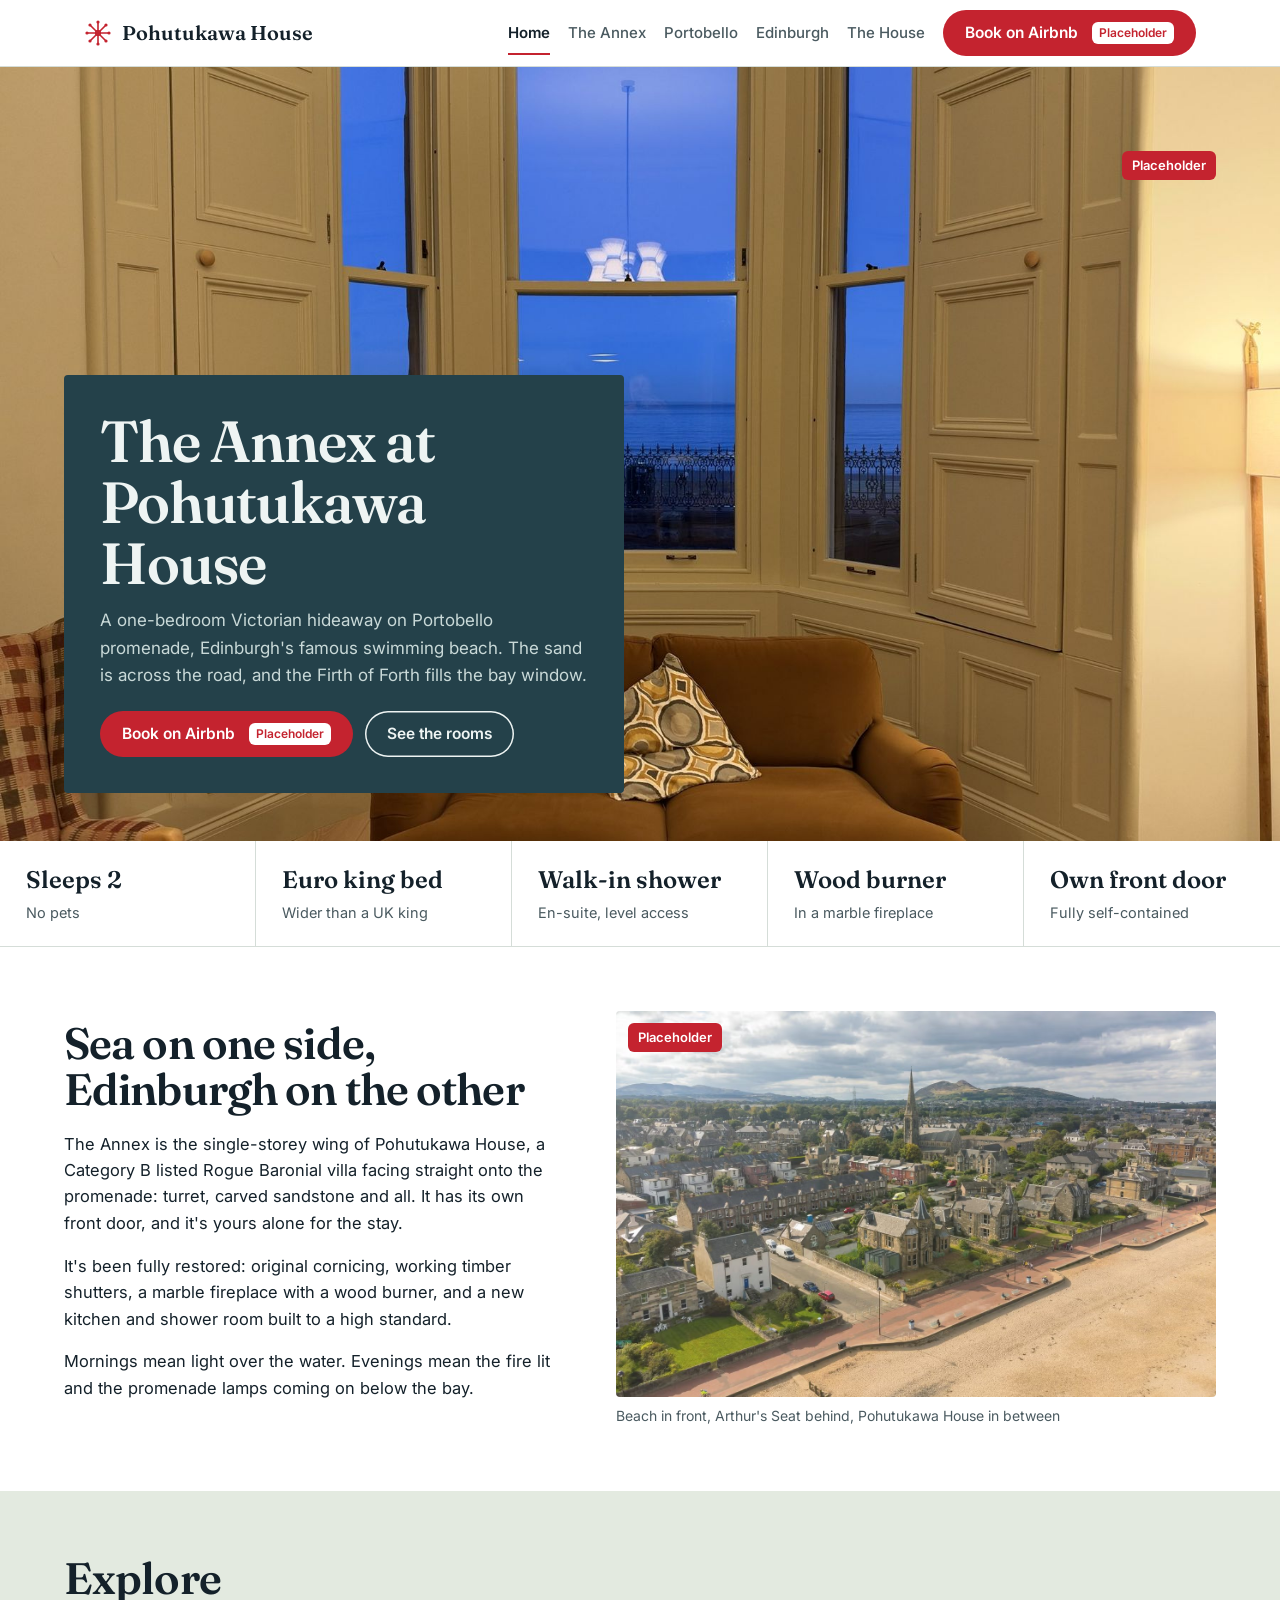
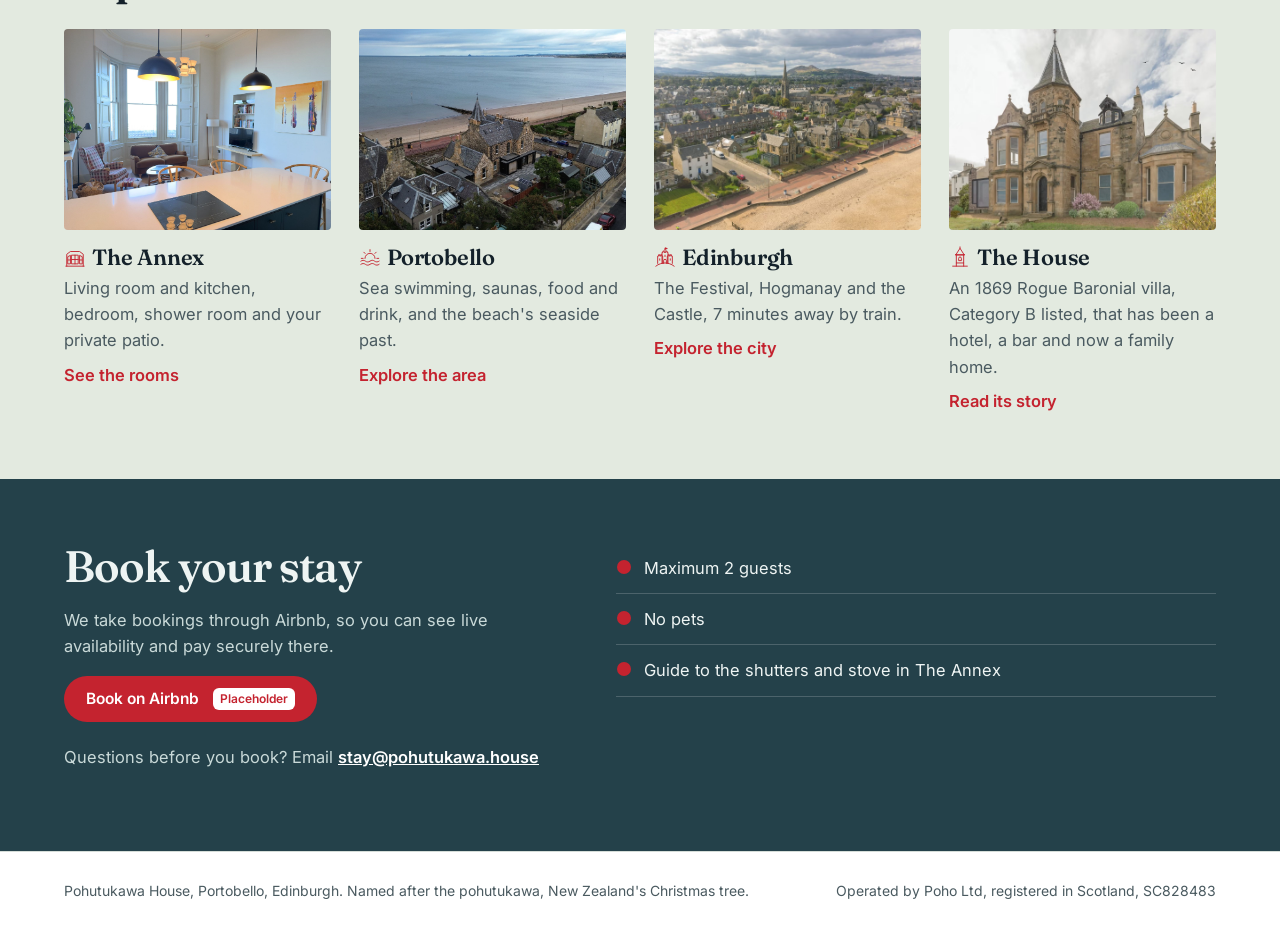
==== index.html @ 15694c5f "v35: Sea-swimming line in Porty header" ====
<!DOCTYPE html>
<html lang="en-GB">
<head>
<meta charset="utf-8">
<meta name="site-version" content="v35">
<meta name="viewport" content="width=device-width,initial-scale=1">
<title>Pohutukawa House Annex</title>
<meta name="description" content="A one-bedroom annex in a Category B listed Rogue Baronial villa (1869) on Portobello promenade, Edinburgh's famous sea-swimming beach. Sea views over the Firth of Forth, wood burner, sauna 100 m away. Sleeps 2.">
<link rel="preconnect" href="https://fonts.googleapis.com">
<link rel="preconnect" href="https://fonts.gstatic.com" crossorigin>
<link href="https://fonts.googleapis.com/css2?family=Fraunces:opsz,wght@9..144,400;9..144,600&family=Inter:wght@400;500;600&display=swap" rel="stylesheet">
<link rel="stylesheet" href="site.css?v=35">
</head>
<body>

<header class="top"><div class="wrap">
  <a class="brand" href="index.html" aria-label="Pohutukawa House, home">
    <svg width="28" height="28" viewBox="0 0 28 28" aria-hidden="true"><g fill="#c4232f"><circle cx="14" cy="14" r="3.2"/></g><g stroke="#c4232f" stroke-width="1.6" stroke-linecap="round"><path d="M14 10.5V3M14 17.5V25M10.5 14H3M17.5 14H25M11.5 11.5L6 6M16.5 16.5L22 22M16.5 11.5L22 6M11.5 16.5L6 22"/></g><g fill="#c4232f"><circle cx="14" cy="3" r="1.6"/><circle cx="14" cy="25" r="1.6"/><circle cx="3" cy="14" r="1.6"/><circle cx="25" cy="14" r="1.6"/><circle cx="6" cy="6" r="1.6"/><circle cx="22" cy="22" r="1.6"/><circle cx="22" cy="6" r="1.6"/><circle cx="6" cy="22" r="1.6"/></g></svg>
    Pohutukawa House
  </a>
  <nav class="nav" aria-label="Pages"><a href="index.html" aria-current="page">Home</a><a href="annex.html">The Annex</a><a href="portobello.html">Portobello</a><a href="edinburgh.html">Edinburgh</a><a href="house.html">The House</a></nav>
  <a class="btn airbnb" href="#book">Book on Airbnb</a>
</div></header>

<main id="top">
<section class="hero" aria-label="The view from the living room">
  <img src="images/hero-bay-bluehour.jpg?v=35" alt="The living room bay window at blue hour, looking over the promenade railings to the Firth of Forth" fetchpriority="high">
  <div class="slab">
    <h1>The Annex at Pohutukawa House</h1>
    <p>A one-bedroom Victorian hideaway on Portobello promenade, Edinburgh's famous swimming beach. The sand is across the road, and the Firth of Forth fills the bay window.</p>
    <div class="btns"><a class="btn airbnb" href="#book">Book on Airbnb</a><a class="btn ghost" href="annex.html">See the rooms</a></div>
  </div>
</section>

<div class="facts" role="list">
  <div role="listitem"><b>Sleeps 2</b><span>No pets</span></div>
  <div role="listitem"><b>Euro king bed</b><span>Wider than a UK king</span></div>
  <div role="listitem"><b>Walk-in shower</b><span>En-suite, level access</span></div>
  <div role="listitem"><b>Wood burner</b><span>In a marble fireplace</span></div>
  <div role="listitem"><b>Own front door</b><span>Fully self-contained</span></div>
</div>

<section class="band" id="stay"><div class="wrap split">
  <div class="txt">
    <h2>Sea on one side, Edinburgh on the other</h2>
    <p>The Annex is the single-storey wing of Pohutukawa House, a Category B listed Rogue Baronial villa facing straight onto the promenade: turret, carved sandstone and all. It has its own front door, and it's yours alone for the stay.</p>
    <p>It's been fully restored: original cornicing, working timber shutters, a marble fireplace with a wood burner, and a new kitchen and shower room built to a high standard.</p>
    <p>Mornings mean light over the water. Evenings mean the fire lit and the promenade lamps coming on below the bay.</p>
  </div>
  <div data-photo="city"></div>
</div></section>

<section class="band sage"><div class="wrap">
  <h2>Explore</h2>
  <div class="tiles">
    <a class="tile" href="annex.html"><div class="frame"><img loading="lazy" src="images/living-bay.jpg?v=35" alt="The living room bay window with sofa and wingback chair"></div><h3 data-icon="bay">The Annex</h3><p>Living room and kitchen, bedroom, shower room and your private patio.</p><span>See the rooms</span></a>
    <a class="tile" href="portobello.html"><div class="frame"><img loading="lazy" src="images/aerial-beach.jpg?v=35" alt="Aerial view of Portobello beach and promenade"></div><h3 data-icon="sea">Portobello</h3><p>Sea swimming, saunas, food and drink, and the beach's seaside past.</p><span>Explore the area</span></a>
    <a class="tile" href="edinburgh.html"><div class="frame"><img loading="lazy" src="images/aerial-city.jpg?v=35" alt="Aerial view from Portobello towards Arthur's Seat and Edinburgh"></div><h3 data-icon="castle">Edinburgh</h3><p>The Festival, Hogmanay and the Castle, 7 minutes away by train.</p><span>Explore the city</span></a>
    <a class="tile" href="house.html"><div class="frame"><img loading="lazy" src="images/house-front.jpg?v=35" alt="The front of Pohutukawa House with its turret"></div><h3 data-icon="turret">The House</h3><p>An 1869 Rogue Baronial villa, Category B listed, that has been a hotel, a bar and now a family home.</p><span>Read its story</span></a>
  </div>
</div></section>

<section class="band book" id="book"><div class="wrap split">
  <div class="txt">
    <h2>Book your stay</h2>
    <p>We take bookings through Airbnb, so you can see live availability and pay securely there.</p>
    <div class="btns" style="margin-bottom:22px"><a class="btn airbnb" href="#book">Book on Airbnb</a></div>
    <p>Questions before you book? Email <a class="mail" href="mailto:stay@pohutukawa.house">stay@pohutukawa.house</a></p>
  </div>
  <ul class="rules">
    <li><svg width="16" height="16" viewBox="0 0 16 16" aria-hidden="true"><circle cx="8" cy="8" r="7" fill="#c4232f"/></svg>Maximum 2 guests</li>
    <li><svg width="16" height="16" viewBox="0 0 16 16" aria-hidden="true"><circle cx="8" cy="8" r="7" fill="#c4232f"/></svg>No pets</li>
    <li><svg width="16" height="16" viewBox="0 0 16 16" aria-hidden="true"><circle cx="8" cy="8" r="7" fill="#c4232f"/></svg>Guide to the shutters and stove in The Annex</li>
  </ul>
</div></section>
</main>

<footer><div class="wrap">
  <span>Pohutukawa House, Portobello, Edinburgh. Named after the pohutukawa, New Zealand's Christmas tree.</span>
  <span>Operated by Poho Ltd, registered in Scotland, SC828483</span>
</div></footer>

<dialog id="lb" aria-label="Photo"><button type="button" aria-label="Close">×</button><img alt=""><p></p></dialog>


<script src="site.js?v=35"></script>
</body>
</html>
---- site.css ----
/* VOICE occasion: calm, coastal, a little grand; a guest should feel the view and the fire
   IDEA a Victorian seaside villa's printed guest brochure: big photographs, few words, a booking slip at the end
   PICTURE the blue-hour bay window full bleed; the rooms follow as large photographs
   COLOUR white; deep kitchen teal #24414a for bands; bedroom sage for quiet fields; pohutukawa crimson accent
   TYPE Fraunces display + Inter text
   LAYOUT laptop: full-bleed photo, title in a teal slab bottom-left, facts ruled below; phone: photo, then slab, then facts */
:root{color-scheme:light dark;--bg:light-dark(#ffffff,#0e171a);--ink:light-dark(#14212a,#e6edee);--soft:light-dark(#4a5a60,#a9b7ba);--teal:#24414a;--teal-ink:#eef4f3;--sage:light-dark(#e3eae0,#17231f);--line:light-dark(#d5ddd8,#26363a);--red:#c4232f;--red-ink:#ffffff}
:root[data-theme=light]{color-scheme:light}:root[data-theme=dark]{color-scheme:dark}
*{box-sizing:border-box;min-width:0}
html{scroll-behavior:smooth;scroll-padding-top:72px}
body{margin:0;background:var(--bg);color:var(--ink);font:16.5px/1.6 Inter,system-ui,sans-serif;overflow-x:clip}
img{max-width:100%;display:block}
a{color:inherit}
h1,h2,h3{font-family:Fraunces,Georgia,serif;font-weight:600;line-height:1.05;letter-spacing:-.02em;text-wrap:balance;margin:0}
h1{font-size:clamp(36px,5vw,58px)}
h2{font-size:clamp(30px,3.6vw,44px)}
h3{font-size:22px;letter-spacing:-.01em}
p{margin:0 0 1em;max-width:62ch}
.band{padding-block:clamp(36px,5vw,80px);padding-inline:max(5vw,16px)}
.wrap{max-width:1240px;margin:0 auto}
@media (prefers-reduced-motion:reduce){html{scroll-behavior:auto}}

/* header */
.top{position:sticky;top:0;z-index:20;background:color-mix(in srgb,var(--bg) 92%,transparent);backdrop-filter:blur(8px);border-bottom:1px solid var(--line)}
.top .wrap{display:flex;align-items:center;gap:18px;flex-wrap:wrap;padding:10px max(5vw,16px)}
.brand{font-family:Fraunces,Georgia,serif;font-weight:600;font-size:20px;text-decoration:none;margin-right:auto;display:flex;align-items:center;gap:10px}
.brand svg{flex:none}
.nav{display:flex;gap:18px;flex-wrap:wrap}
.nav a{text-decoration:none;color:var(--soft);font-weight:500;font-size:15px;padding:10px 0}
.nav a:hover{color:var(--ink)}
@media(max-width:720px){.nav{order:3;width:100%;flex-wrap:wrap;gap:2px 16px;margin-top:-4px}.nav a{white-space:nowrap;flex-shrink:0;padding:6px 0;font-size:14.5px}}

/* buttons */
.btn{display:inline-flex;align-items:center;gap:10px;min-height:46px;padding:0 22px;border-radius:999px;font:600 15.5px/1 Inter,sans-serif;text-decoration:none;border:0;cursor:pointer;background:var(--red);color:var(--red-ink);position:relative}
.btn:hover{filter:brightness(1.08)}
.btn:focus-visible,.ph:focus-visible{outline:3px solid var(--red);outline-offset:3px}
.btn.ghost{background:transparent;color:inherit;box-shadow:inset 0 0 0 1.5px currentColor}
.btn svg{flex:none}
.btns{display:flex;flex-wrap:wrap;gap:12px;align-items:center}

/* placeholder badge + tooltip */
.ph{position:absolute;top:12px;left:12px;z-index:3;background:var(--red);color:#fff;border:0;border-radius:6px;font:600 13px/1 Inter,sans-serif;padding:8px 10px;cursor:help}
.ph .tip{position:absolute;top:calc(100% + 8px);left:0;width:min(320px,78vw);background:#111c20;color:#f1f5f5;font:400 14px/1.45 Inter,sans-serif;text-align:left;padding:12px 14px;border-radius:8px;box-shadow:0 6px 24px rgba(0,0,0,.25);opacity:0;visibility:hidden;transition:opacity .15s;pointer-events:none}
.ph .tip b{display:block;margin-bottom:4px;color:#ffb3b8}
.ph:hover .tip,.ph:focus .tip,.ph:focus-within .tip{opacity:1;visibility:visible}
.btn .ph{position:static;margin-left:4px;background:#fff;color:var(--red);padding:5px 7px;font-size:12px}
.btn .ph .tip{left:auto;right:0}

/* hero */
.hero{position:relative;min-height:min(86svh,860px);display:grid;align-items:end;background:var(--teal)}
.hero>img{position:absolute;inset:0;width:100%;height:100%;object-fit:cover;object-position:center 60%}
.hero .slab{position:relative;z-index:2;margin:0 0 clamp(16px,4vw,48px) max(5vw,16px);max-width:560px;background:var(--teal);color:var(--teal-ink);padding:clamp(22px,3vw,36px);border-radius:4px}
.hero .slab p{color:#c9d9d8;font-size:17px;margin:14px 0 22px}
.hero .ph{top:auto;bottom:auto;left:auto;right:max(5vw,16px);top:84px}
@media(max-width:600px){.hero{display:block;min-height:0}.hero>img{position:static;height:62svh}.hero .slab{margin:0;max-width:none;border-radius:0}.hero .ph{top:12px;right:auto;left:12px}}

/* facts */
.facts{display:grid;grid-template-columns:repeat(auto-fit,minmax(9.5em,1fr));border-bottom:1px solid var(--line)}
.facts div{padding:20px max(2vw,14px);border-right:1px solid var(--line)}
.facts div:last-child{border-right:0}
.facts b{display:block;font-family:Fraunces,Georgia,serif;font-size:24px;font-weight:600}
.facts span{color:var(--soft);font-size:14.5px}
@media(max-width:600px){.facts div:last-child:nth-child(odd){grid-column:1/-1}}

/* split sections */
.split{display:grid;grid-template-columns:minmax(0,5fr) minmax(0,6fr);gap:clamp(24px,4vw,64px);align-items:center}
.split.rev{grid-template-columns:minmax(0,6fr) minmax(0,5fr)}
.split.rev .txt{order:2}
@media(max-width:820px){.split,.split.rev{grid-template-columns:minmax(0,1fr)}.split.rev .txt{order:0}}
.txt h2{margin-bottom:18px}

/* photos */
figure{margin:0;position:relative;overflow:visible}
figure .frame{position:relative;border-radius:4px;overflow:hidden;background:var(--sage)}
figure img{width:100%;height:100%;object-fit:cover;cursor:zoom-in;transition:transform .5s}
figure:hover img{transform:scale(1.02)}
figcaption{font-size:14px;color:var(--soft);margin-top:8px}
.gallery{display:grid;grid-template-columns:repeat(6,minmax(0,1fr));gap:14px;margin-top:28px}
.gallery figure{grid-column:span 2}
.gallery .big{grid-column:span 4;grid-row:span 2}
.gallery .half{grid-column:span 3}
.gallery .frame{aspect-ratio:4/3}
.gallery .big .frame{aspect-ratio:auto;height:calc(100% - 30px)}
.gallery .tall .frame{aspect-ratio:3/4}
.gallery .half .frame{aspect-ratio:16/9}
.gallery .wide{grid-column:1/-1}
.gallery .wide .frame{aspect-ratio:21/9}
.gallery .wide img{object-position:center 70%}
@media(max-width:820px){.gallery{grid-template-columns:repeat(2,minmax(0,1fr))}.gallery figure,.gallery .half{grid-column:span 1}.gallery .big{grid-column:span 2;grid-row:auto}.gallery .big .frame{aspect-ratio:4/3;height:auto}.gallery .tall .frame{aspect-ratio:4/3}.gallery .wide .frame{aspect-ratio:4/3}}
@media(max-width:480px){.gallery{grid-template-columns:minmax(0,1fr)}.gallery figure,.gallery .big,.gallery .half{grid-column:auto}}
.room{border-top:1px solid var(--line);padding-top:clamp(28px,4vw,52px);margin-top:clamp(28px,4vw,52px)}
.room:first-of-type{border-top:0;margin-top:0;padding-top:0}
.roomhead{display:grid;grid-template-columns:minmax(0,1fr) minmax(0,1.4fr);gap:clamp(16px,4vw,56px);align-items:end}
@media(max-width:720px){.roomhead{grid-template-columns:minmax(0,1fr)}}
.roomhead p{margin:0}

/* amenities */
.sage{background:var(--sage)}
.cols{display:grid;grid-template-columns:repeat(auto-fit,minmax(15em,1fr));gap:clamp(20px,3vw,44px);margin-top:28px}
.cols h3{padding-bottom:10px;border-bottom:2px solid var(--ink);margin-bottom:12px}
.cols ul{list-style:none;margin:0;padding:0}
.cols li{padding:9px 0;border-bottom:1px solid var(--line)}
.cols p{margin:0 0 .6em}
.past{margin-top:clamp(28px,4vw,52px);padding-top:clamp(24px,3vw,40px);border-top:1px solid var(--line)}
.pasthead{font-size:clamp(24px,2.6vw,32px)}
.past .cols h3{font-size:19px}
.cols3{grid-template-columns:repeat(3,minmax(0,1fr))}
@media(max-width:820px){.cols3{grid-template-columns:repeat(2,minmax(0,1fr))}}
@media(max-width:520px){.cols3{grid-template-columns:minmax(0,1fr)}}
.past a{color:var(--red);font-weight:600}
.aerial{margin-top:28px}
.aerial .frame{aspect-ratio:16/9}
.patio{margin-top:28px}
.patio .frame{aspect-ratio:16/9}
.patio img{object-position:center 30%}

/* location */
.places{display:grid;gap:0;margin-top:8px}
.places div{display:grid;grid-template-columns:minmax(0,1fr) auto;gap:16px;padding:12px 0;border-bottom:1px solid var(--line)}
.places span{color:var(--soft);white-space:nowrap}

/* book */
.book{background:var(--teal);color:var(--teal-ink)}
.book .split{align-items:start}
.book p{color:#c9d9d8}
.rules{list-style:none;padding:0;margin:0;display:grid;gap:0}
.rules li{padding:12px 0;border-bottom:1px solid rgba(255,255,255,.18);display:flex;gap:12px}
.rules li svg{flex:none;margin-top:4px}
.mail{font-weight:600;color:#fff}
footer{padding:28px max(5vw,16px);font-size:14px;color:var(--soft);border-top:1px solid var(--line)}
footer .wrap{display:flex;flex-wrap:wrap;gap:8px 28px;justify-content:space-between}

.years{list-style:none;margin:0;padding:0}
.years li{display:grid;grid-template-columns:6.5em minmax(0,1fr);gap:16px;padding:14px 0;border-bottom:1px solid var(--line);align-items:baseline}
.years li:first-child{border-top:2px solid var(--ink)}
.years b{font-family:Fraunces,Georgia,serif;font-size:24px;font-weight:600;white-space:nowrap}
.years span{color:var(--soft)}
/* lightbox */
dialog{border:0;padding:0;background:transparent;max-width:min(1400px,94vw);max-height:92vh}
dialog::backdrop{background:rgba(8,14,16,.88)}
dialog img{max-height:84vh;width:auto;margin:0 auto;border-radius:4px}
dialog p{color:#e6edee;text-align:center;margin:10px auto 0;font-size:15px}
dialog button{position:fixed;top:14px;right:14px;width:46px;height:46px;border-radius:50%;border:0;background:#fff;color:#111;font-size:24px;cursor:pointer}
.nav a[aria-current="page"]{color:var(--ink);font-weight:600;box-shadow:inset 0 -2px 0 var(--red)}
.pagehead{padding-bottom:0}
.pagehead h1{margin-bottom:14px}
.pagehead p{color:var(--soft);font-size:18px;max-width:60ch;margin:0}
.tiles{display:grid;grid-template-columns:repeat(4,minmax(0,1fr));gap:clamp(16px,2.4vw,28px);margin-top:28px}
@media(max-width:1100px){.tiles{grid-template-columns:repeat(2,minmax(0,1fr))}}
@media(max-width:640px){.tiles{grid-template-columns:minmax(0,1fr)}}
.tile{display:block;text-decoration:none;color:inherit}
.tile .frame{aspect-ratio:4/3;border-radius:4px;overflow:hidden;background:var(--sage)}
.tile img{width:100%;height:100%;object-fit:cover;transition:transform .5s}
.tile:hover img{transform:scale(1.03)}
.tile h3{margin:16px 0 6px}
.tile p{margin:0 0 8px;color:var(--soft)}
.tile span{color:var(--red);font-weight:600}
.gallery2{grid-template-columns:repeat(2,minmax(0,1fr))}
.gallery2 figure{grid-column:auto}
@media(max-width:600px){.gallery2{grid-template-columns:minmax(0,1fr)}}
.frame.blank{aspect-ratio:4/3;display:grid;place-items:center;background:repeating-linear-gradient(45deg,var(--sage),var(--sage) 12px,color-mix(in srgb,var(--sage) 80%,var(--ink) 6%) 12px,color-mix(in srgb,var(--sage) 80%,var(--ink) 6%) 24px)}
.blanklabel{font-family:Fraunces,Georgia,serif;font-size:22px;color:var(--soft)}
.gallery2 .wide{grid-column:1/-1}
.gallery2 .wide .frame{aspect-ratio:auto}
.gallery2 .wide img{height:auto}
.lede{color:var(--soft);max-width:62ch;margin:10px 0 0}
.maps4{display:grid;grid-template-columns:repeat(4,minmax(0,1fr));gap:14px;margin-top:24px}
@media(max-width:900px){.maps4{grid-template-columns:repeat(2,minmax(0,1fr))}}
.maps4 .frame{aspect-ratio:1/1;border-radius:4px;overflow:visible;position:relative}
.maps4 .frame img{border-radius:4px}
.maps4 img{width:100%;height:100%;object-fit:cover}
.maps4 figcaption b{font-family:Fraunces,Georgia,serif;font-size:18px;margin-right:6px;color:var(--ink)}
.credit{font-size:13px;color:var(--soft);margin-top:14px}
.plan{margin-top:24px;align-items:start}
.plan .frame{border-radius:4px;overflow:hidden}
.plan img{width:100%;height:auto;display:block}
.plan h3{margin-bottom:12px}
.moneyshot .frame{aspect-ratio:16/9}
@media(max-width:600px){.moneyshot .frame{aspect-ratio:4/3}}
.pagehead p.bigsell{color:var(--ink);font-size:clamp(18px,1.8vw,21px);font-weight:500;margin-top:14px;max-width:62ch;padding-left:16px;border-left:3px solid var(--red)}
.pagehead:has(.bigsell){padding-bottom:clamp(28px,3vw,44px)}
.events{display:grid;grid-template-columns:repeat(3,minmax(0,1fr));gap:16px;margin-top:22px}
@media(max-width:900px){.events{grid-template-columns:repeat(2,minmax(0,1fr))}}
@media(max-width:640px){.events{grid-template-columns:minmax(0,1fr)}}
.event{display:block;text-decoration:none;color:inherit;background:var(--bg);border:1px solid var(--line);border-radius:6px;padding:20px 22px;border-top:4px solid var(--red);transition:transform .2s}
.event:hover{transform:translateY(-2px)}
.event .when{display:block;font-size:13px;font-weight:600;color:var(--red);margin-bottom:6px}
.event h3{font-size:22px;margin:0 0 8px}
.event p{margin:0 0 12px;color:var(--ink);font-size:15.5px}
.event .go{font-weight:600;font-size:14.5px;color:var(--red)}
.event .go::after{content:" \2197"}
.pagehead p.eventsnote{color:var(--ink);font-weight:500;margin-top:14px;font-size:17px}
.pagehead:has(.citynote){padding-bottom:clamp(32px,4vw,56px)}
.cols4{grid-template-columns:repeat(4,minmax(0,1fr))}
@media(max-width:900px){.cols4{grid-template-columns:repeat(2,minmax(0,1fr))}}
@media(max-width:520px){.cols4{grid-template-columns:minmax(0,1fr)}}
.cols p{margin:0 0 .6em}

/* Edinburgh link line + event card images (v26) */
.pagehead p.citynote{color:var(--ink);font-weight:500;margin-top:14px}
.citynote a{color:var(--red);font-weight:600;white-space:nowrap}
.citynote a::after{content:" \2192"}
/* Edinburgh features: overall shot + people shot */
.feature{display:grid;grid-template-columns:minmax(0,1fr) minmax(0,1.7fr);gap:clamp(24px,4vw,56px);align-items:center;padding:clamp(28px,4vw,48px) 0;border-top:1px solid var(--line)}
.feature:first-of-type{border-top:0;padding-top:clamp(16px,2vw,24px)}
.feature:nth-of-type(even){grid-template-columns:minmax(0,1.7fr) minmax(0,1fr)}
.feature:nth-of-type(even) .txt{order:2}
.feature .when{display:block;font-size:13px;font-weight:600;color:var(--red);margin-bottom:6px}
.feature h3{font-size:clamp(24px,2.6vw,30px);margin:0 0 10px}
.feature p{margin:0 0 14px}
.feature .go{font-weight:600;color:var(--red);text-decoration:none}
.feature .go::after{content:" \2197"}
.pair{display:grid;grid-template-columns:2fr 1fr;gap:12px}
.shot{position:relative;margin:0;background:var(--sage);border-radius:4px;display:flex;align-items:center;justify-content:center;text-align:center;padding:0}
.shot.wide{aspect-ratio:4/3}
.shot.people{height:100%}
.shot img{position:absolute;inset:0;width:100%;height:100%;object-fit:cover;border-radius:4px;cursor:zoom-in}
.shot .need{color:var(--soft);font-size:14px;font-weight:500;padding:0 10px}
@media(max-width:820px){.feature,.feature:nth-of-type(even){grid-template-columns:minmax(0,1fr)}.feature:nth-of-type(even) .txt{order:0}}

/* page icons (v28) */
[data-icon]{display:flex;align-items:center;gap:.28em}
.ico{width:1em;height:1em;color:var(--red);flex:none}
.sage .shot{background:var(--bg)}
.feature .media{min-width:0}
.credit{font-size:12.5px;color:var(--soft);margin:8px 0 0}
.credit a{color:inherit}
.shot figure{position:absolute;inset:0;margin:0}

/* Portobello header photos (v33) */
.duo{display:grid;grid-template-columns:repeat(2,minmax(0,1fr));gap:clamp(12px,2vw,24px);margin-top:clamp(24px,3vw,36px)}
.duo .frame{aspect-ratio:4/3}
@media(max-width:640px){.duo{grid-template-columns:minmax(0,1fr)}}
.band>.past:first-child{margin-top:0;padding-top:0;border-top:0}
.pagehead p+p:not(.citynote){margin-top:12px}
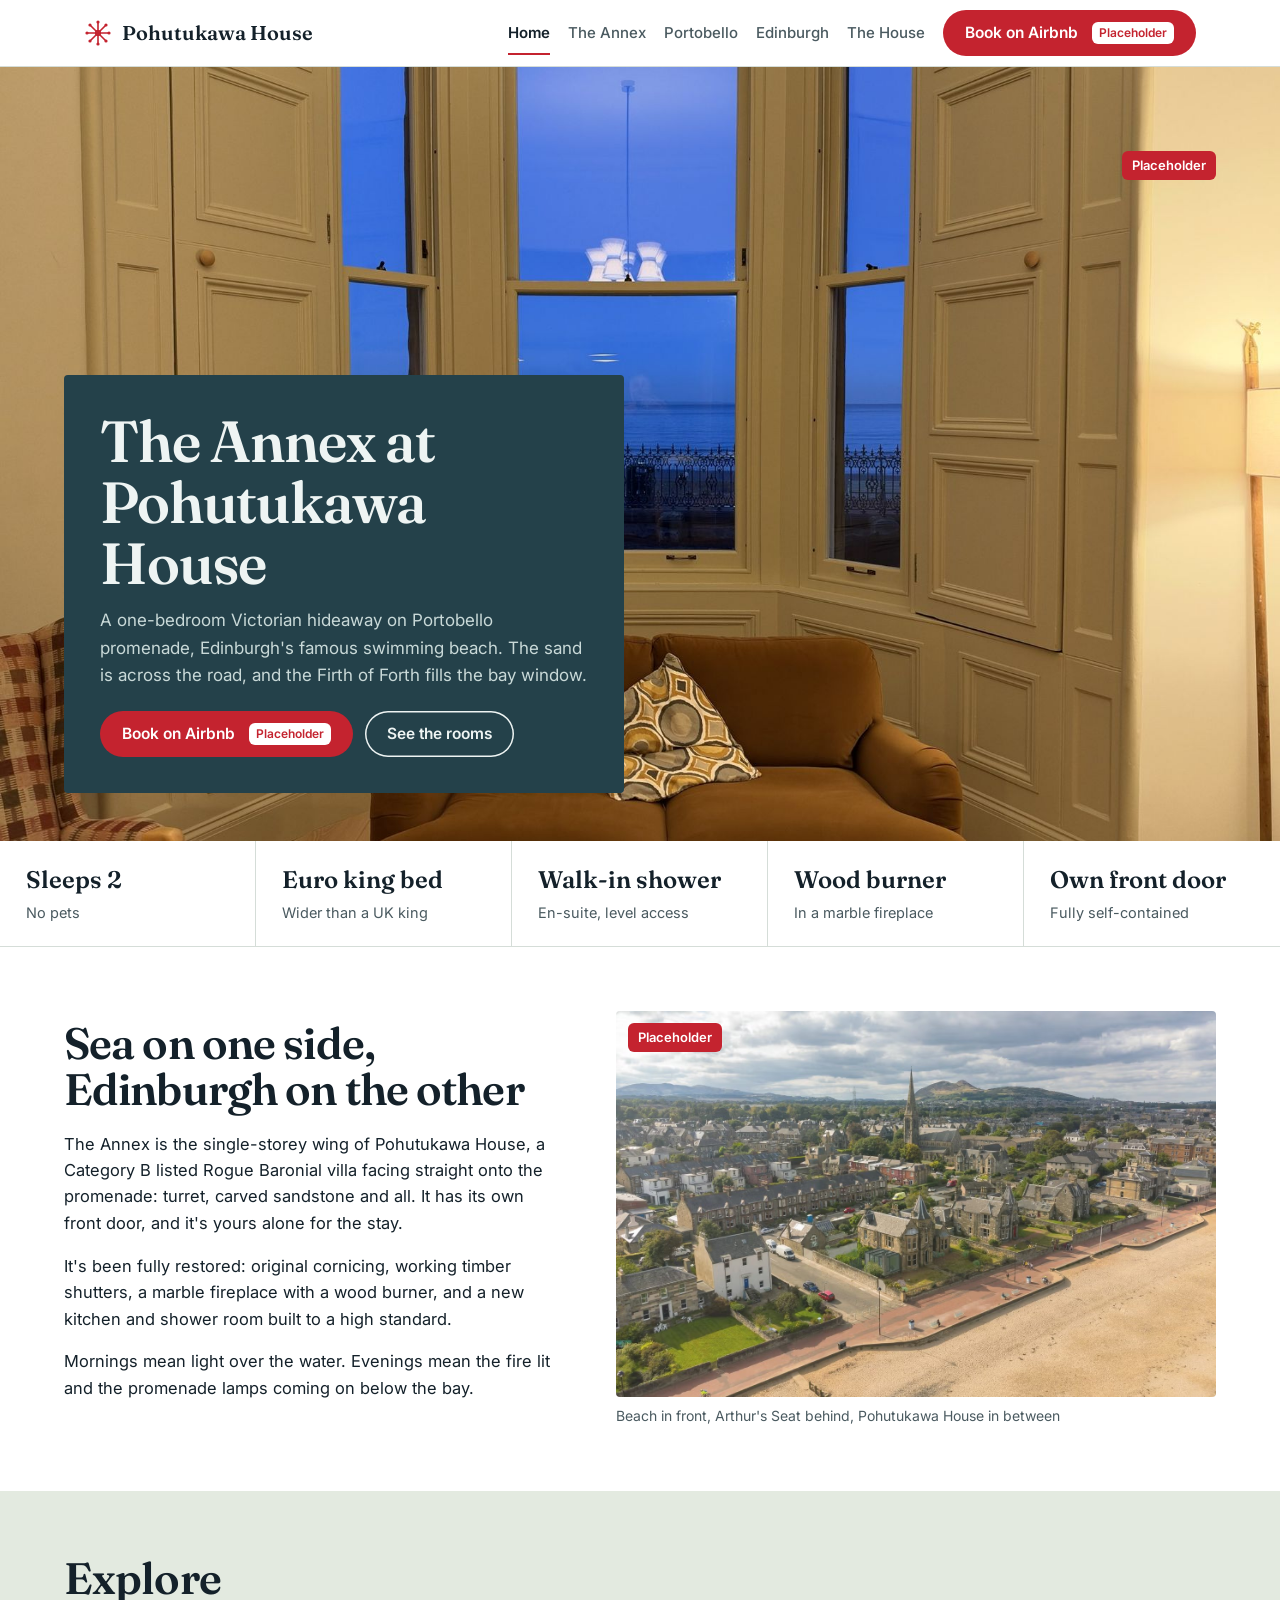
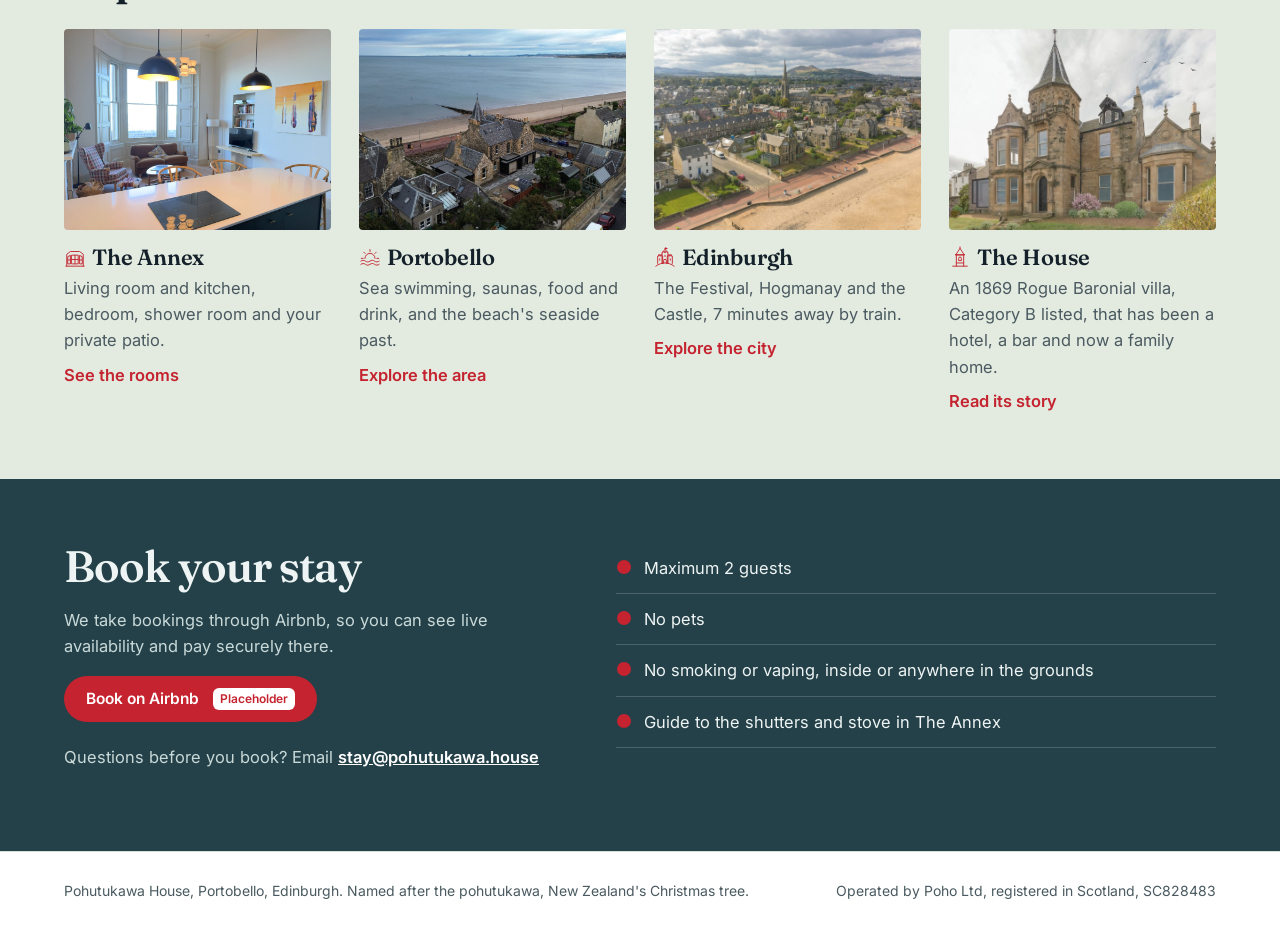
==== commit 54bce40d: "v48: The Beach card, no smoking or vaping rule" ====
--- a/index.html
+++ b/index.html
@@ -2,14 +2,14 @@
 <html lang="en-GB">
 <head>
 <meta charset="utf-8">
-<meta name="site-version" content="v35">
+<meta name="site-version" content="v48">
 <meta name="viewport" content="width=device-width,initial-scale=1">
 <title>Pohutukawa House Annex</title>
 <meta name="description" content="A one-bedroom annex in a Category B listed Rogue Baronial villa (1869) on Portobello promenade, Edinburgh's famous sea-swimming beach. Sea views over the Firth of Forth, wood burner, sauna 100 m away. Sleeps 2.">
 <link rel="preconnect" href="https://fonts.googleapis.com">
 <link rel="preconnect" href="https://fonts.gstatic.com" crossorigin>
 <link href="https://fonts.googleapis.com/css2?family=Fraunces:opsz,wght@9..144,400;9..144,600&family=Inter:wght@400;500;600&display=swap" rel="stylesheet">
-<link rel="stylesheet" href="site.css?v=35">
+<link rel="stylesheet" href="site.css?v=48">
 </head>
 <body>
 
@@ -24,7 +24,7 @@
 
 <main id="top">
 <section class="hero" aria-label="The view from the living room">
-  <img src="images/hero-bay-bluehour.jpg?v=35" alt="The living room bay window at blue hour, looking over the promenade railings to the Firth of Forth" fetchpriority="high">
+  <img src="images/hero-bay-bluehour.jpg?v=48" alt="The living room bay window at blue hour, looking over the promenade railings to the Firth of Forth" fetchpriority="high">
   <div class="slab">
     <h1>The Annex at Pohutukawa House</h1>
     <p>A one-bedroom Victorian hideaway on Portobello promenade, Edinburgh's famous swimming beach. The sand is across the road, and the Firth of Forth fills the bay window.</p>
@@ -53,10 +53,10 @@
 <section class="band sage"><div class="wrap">
   <h2>Explore</h2>
   <div class="tiles">
-    <a class="tile" href="annex.html"><div class="frame"><img loading="lazy" src="images/living-bay.jpg?v=35" alt="The living room bay window with sofa and wingback chair"></div><h3 data-icon="bay">The Annex</h3><p>Living room and kitchen, bedroom, shower room and your private patio.</p><span>See the rooms</span></a>
-    <a class="tile" href="portobello.html"><div class="frame"><img loading="lazy" src="images/aerial-beach.jpg?v=35" alt="Aerial view of Portobello beach and promenade"></div><h3 data-icon="sea">Portobello</h3><p>Sea swimming, saunas, food and drink, and the beach's seaside past.</p><span>Explore the area</span></a>
-    <a class="tile" href="edinburgh.html"><div class="frame"><img loading="lazy" src="images/aerial-city.jpg?v=35" alt="Aerial view from Portobello towards Arthur's Seat and Edinburgh"></div><h3 data-icon="castle">Edinburgh</h3><p>The Festival, Hogmanay and the Castle, 7 minutes away by train.</p><span>Explore the city</span></a>
-    <a class="tile" href="house.html"><div class="frame"><img loading="lazy" src="images/house-front.jpg?v=35" alt="The front of Pohutukawa House with its turret"></div><h3 data-icon="turret">The House</h3><p>An 1869 Rogue Baronial villa, Category B listed, that has been a hotel, a bar and now a family home.</p><span>Read its story</span></a>
+    <a class="tile" href="annex.html"><div class="frame"><img loading="lazy" src="images/living-bay.jpg?v=48" alt="The living room bay window with sofa and wingback chair"></div><h3 data-icon="bay">The Annex</h3><p>Living room and kitchen, bedroom, shower room and your private patio.</p><span>See the rooms</span></a>
+    <a class="tile" href="portobello.html"><div class="frame"><img loading="lazy" src="images/aerial-beach.jpg?v=48" alt="Aerial view of Portobello beach and promenade"></div><h3 data-icon="sea">Portobello</h3><p>Sea swimming, saunas, food and drink, and the beach's seaside past.</p><span>Explore the area</span></a>
+    <a class="tile" href="edinburgh.html"><div class="frame"><img loading="lazy" src="images/aerial-city.jpg?v=48" alt="Aerial view from Portobello towards Arthur's Seat and Edinburgh"></div><h3 data-icon="castle">Edinburgh</h3><p>The Festival, Hogmanay and the Castle, 7 minutes away by train.</p><span>Explore the city</span></a>
+    <a class="tile" href="house.html"><div class="frame"><img loading="lazy" src="images/house-front.jpg?v=48" alt="The front of Pohutukawa House with its turret"></div><h3 data-icon="turret">The House</h3><p>An 1869 Rogue Baronial villa, Category B listed, that has been a hotel, a bar and now a family home.</p><span>Read its story</span></a>
   </div>
 </div></section>
 
@@ -70,6 +70,7 @@
   <ul class="rules">
     <li><svg width="16" height="16" viewBox="0 0 16 16" aria-hidden="true"><circle cx="8" cy="8" r="7" fill="#c4232f"/></svg>Maximum 2 guests</li>
     <li><svg width="16" height="16" viewBox="0 0 16 16" aria-hidden="true"><circle cx="8" cy="8" r="7" fill="#c4232f"/></svg>No pets</li>
+    <li><svg width="16" height="16" viewBox="0 0 16 16" aria-hidden="true"><circle cx="8" cy="8" r="7" fill="#c4232f"/></svg>No smoking or vaping, inside or anywhere in the grounds</li>
     <li><svg width="16" height="16" viewBox="0 0 16 16" aria-hidden="true"><circle cx="8" cy="8" r="7" fill="#c4232f"/></svg>Guide to the shutters and stove in The Annex</li>
   </ul>
 </div></section>
@@ -83,6 +84,6 @@
 <dialog id="lb" aria-label="Photo"><button type="button" aria-label="Close">×</button><img alt=""><p></p></dialog>
 
 
-<script src="site.js?v=35"></script>
+<script src="site.js?v=48"></script>
 </body>
 </html>
--- a/site.css
+++ b/site.css
@@ -90,9 +90,9 @@
 @media(max-width:480px){.gallery{grid-template-columns:minmax(0,1fr)}.gallery figure,.gallery .big,.gallery .half{grid-column:auto}}
 .room{border-top:1px solid var(--line);padding-top:clamp(28px,4vw,52px);margin-top:clamp(28px,4vw,52px)}
 .room:first-of-type{border-top:0;margin-top:0;padding-top:0}
-.roomhead{display:grid;grid-template-columns:minmax(0,1fr) minmax(0,1.4fr);gap:clamp(16px,4vw,56px);align-items:end}
-@media(max-width:720px){.roomhead{grid-template-columns:minmax(0,1fr)}}
-.roomhead p{margin:0}
+.roomhead{display:block;max-width:68ch;margin-bottom:clamp(18px,2vw,26px)}
+.roomhead h2{margin:0 0 10px}
+.roomhead p{margin:0;color:var(--soft)}
 
 /* amenities */
 .sage{background:var(--sage)}
@@ -233,3 +233,34 @@
 @media(max-width:640px){.duo{grid-template-columns:minmax(0,1fr)}}
 .band>.past:first-child{margin-top:0;padding-top:0;border-top:0}
 .pagehead p+p:not(.citynote){margin-top:12px}
+.gallery3{grid-template-columns:repeat(3,minmax(0,1fr))}
+.gallery3 .frame{aspect-ratio:1/1}
+.gallery3 .frame img{height:100%}
+@media(max-width:820px){.gallery3{grid-template-columns:repeat(2,minmax(0,1fr))}}
+@media(max-width:600px){.gallery3{grid-template-columns:minmax(0,1fr)}}
+/* House page: intro on sage, timeline on white (v43) */
+#history .intro{max-width:68ch}
+#timeline .years{max-width:720px;border-top:2px solid var(--ink)}
+#timeline .years li:first-child{border-top:0}
+/* timeline thumbnails (v43) */
+.years li:has(.tthumb){grid-template-columns:6.5em minmax(0,1fr) 72px}
+.tthumb{width:72px;height:72px;margin:0;border-radius:4px;overflow:hidden;align-self:center;background:var(--sage)}
+.tthumb img{width:100%;height:100%;object-fit:cover;cursor:zoom-in;display:block}
+.tthumb.tbd{display:block;background:repeating-linear-gradient(45deg,var(--sage),var(--sage) 6px,color-mix(in srgb,var(--sage) 80%,var(--ink) 6%) 6px,color-mix(in srgb,var(--sage) 80%,var(--ink) 6%) 12px);cursor:help}
+@media(max-width:600px){.years li{grid-template-columns:4.6em minmax(0,1fr)}.years li:has(.tthumb){grid-template-columns:4.6em minmax(0,1fr) 60px}.years b{font-size:20px}.tthumb{width:60px;height:60px}}
+#timeline .years li:has(.tthumb){grid-template-columns:6.5em minmax(0,1fr) 88px}#timeline .tthumb{width:88px;height:88px}@media(max-width:600px){#timeline .years li:has(.tthumb){grid-template-columns:4.6em minmax(0,1fr) 60px}#timeline .tthumb{width:60px;height:60px}}
+
+/* Carousel (v46) */
+.carousel{position:relative;margin-top:clamp(24px,3vw,36px)}
+.ctrack{display:flex;overflow-x:auto;scroll-snap-type:x mandatory;scrollbar-width:none;border-radius:6px}
+.ctrack::-webkit-scrollbar{display:none}
+.cslide{flex:0 0 100%;scroll-snap-align:start;margin:0}
+.cslide .frame{aspect-ratio:16/9}
+@media(max-width:600px){.cslide .frame{aspect-ratio:4/3}}
+.cbtn{position:absolute;top:calc(50% - 40px);width:44px;height:44px;border-radius:50%;border:0;background:rgba(255,255,255,.88);color:var(--ink);font-size:30px;line-height:40px;cursor:pointer;box-shadow:0 2px 8px rgba(0,0,0,.18)}
+.cbtn.prev{left:12px}.cbtn.next{right:12px}
+.cbtn:hover{background:#fff}
+.cdots{display:flex;justify-content:center;gap:8px;margin-top:10px}
+.cdots button{width:9px;height:9px;border-radius:50%;border:0;padding:0;background:color-mix(in srgb,var(--ink) 25%,transparent);cursor:pointer}
+.cdots button.on{background:var(--red)}
+.pagehead:has(.carousel),.pagehead:has(.duo){padding-bottom:clamp(18px,2.2vw,30px)}
